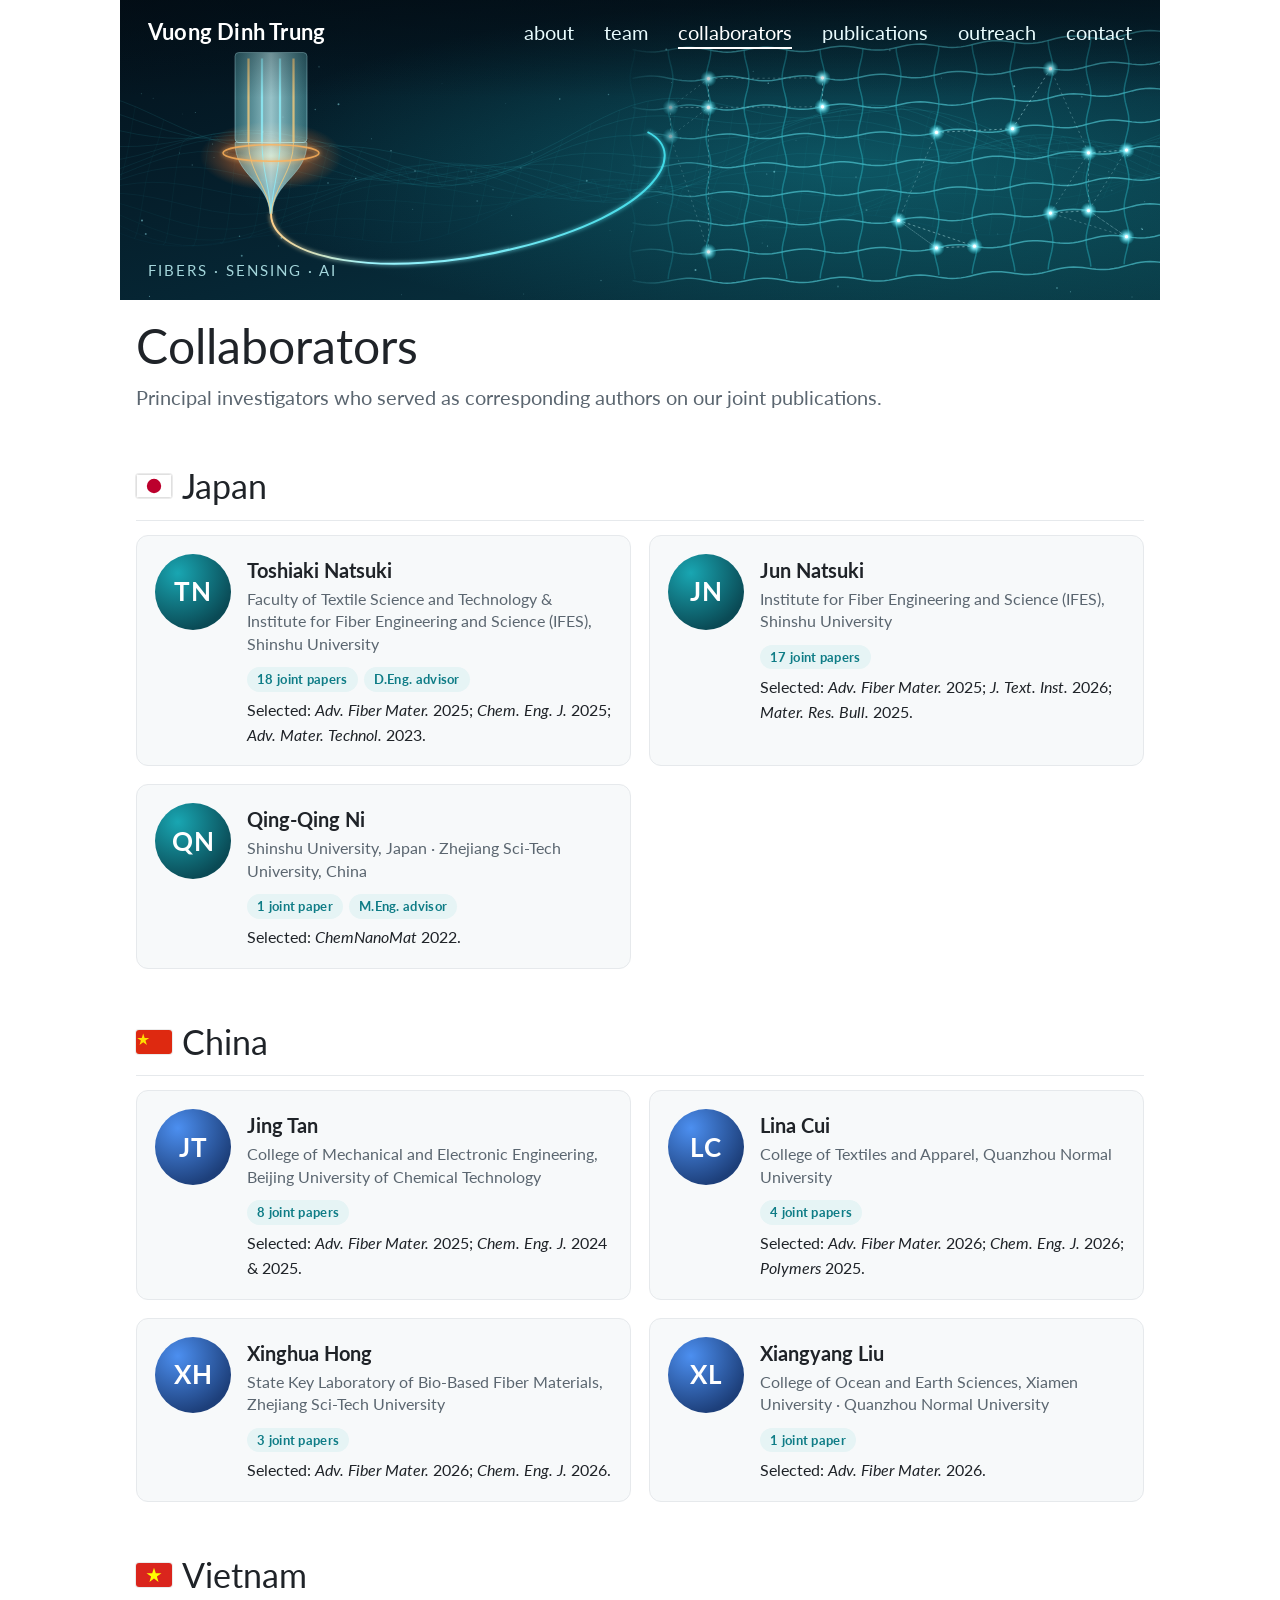
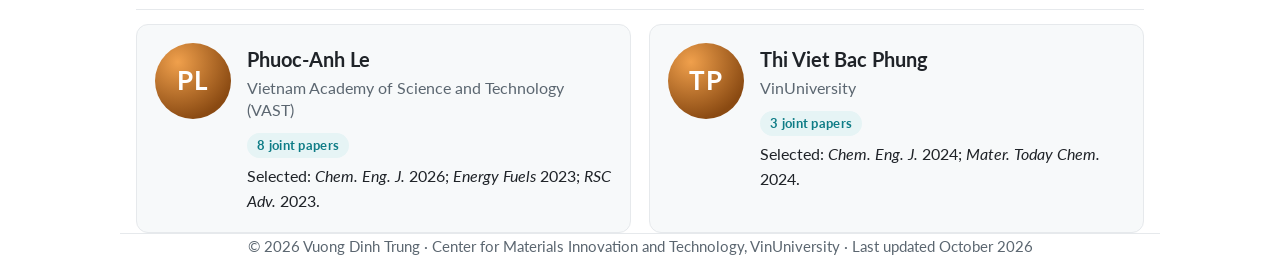
==== collaborators.html @ 7d212b5e "Initial personal website" ====
<!doctype html>
<html lang="en">
<head>
  <meta charset="utf-8">
  <meta name="viewport" content="width=device-width, initial-scale=1">
  <title>Collaborators · Vuong Dinh Trung</title>
  <meta name="description" content="Research collaborators of Vuong Dinh Trung.">
  <meta name="author" content="Vuong Dinh Trung">
  <link rel="icon" href="favicon.svg" type="image/svg+xml">
  <link rel="preconnect" href="https://fonts.googleapis.com">
  <link rel="preconnect" href="https://fonts.gstatic.com" crossorigin>
  <link href="https://fonts.googleapis.com/css2?family=Lato:ital,wght@0,300;0,400;0,700;1,400&display=swap" rel="stylesheet">
  <link rel="stylesheet" href="https://cdnjs.cloudflare.com/ajax/libs/font-awesome/6.5.2/css/all.min.css">
  <link rel="stylesheet" href="style.css">
</head>
<body>
<header class="banner">
  <nav class="nav">
    <a class="brand" href="index.html">Vuong Dinh Trung</a>
    <ul class="menu">
      <li><a href="index.html">about</a></li>
      <li><a href="team.html">team</a></li>
      <li><a href="collaborators.html" class="active">collaborators</a></li>
      <li><a href="publications.html">publications</a></li>
      <li><a href="outreach.html">outreach</a></li>
      <li><a href="contact.html">contact</a></li>
    </ul>
  </nav>
  <div class="tagline">Fibers &middot; Sensing &middot; AI</div>
</header>
<main class="wrap">

<h1>Collaborators</h1>
<p class="lead">Principal investigators who served as corresponding authors on our joint publications.</p>

<h2 class="country"><svg class="flag" viewBox="0 0 30 20" aria-hidden="true"><rect width="30" height="20" fill="#fff" stroke="#ccc"/><circle cx="15" cy="10" r="6" fill="#bc002d"/></svg> Japan</h2>
<div class="people">
  <div class="person">
    <div class="avatar ">TN</div>
    <div>
      <h4>Toshiaki Natsuki</h4>
      <div class="aff">Faculty of Textile Science and Technology &amp; Institute for Fiber Engineering and Science (IFES), Shinshu University</div>
      <div><span class="tag">18 joint papers</span><span class="tag">D.Eng. advisor</span></div>
      <p class="meta">Selected: <i>Adv. Fiber Mater.</i> 2025; <i>Chem. Eng. J.</i> 2025; <i>Adv. Mater. Technol.</i> 2023.</p>
    </div>
  </div>
  <div class="person">
    <div class="avatar ">JN</div>
    <div>
      <h4>Jun Natsuki</h4>
      <div class="aff">Institute for Fiber Engineering and Science (IFES), Shinshu University</div>
      <div><span class="tag">17 joint papers</span></div>
      <p class="meta">Selected: <i>Adv. Fiber Mater.</i> 2025; <i>J. Text. Inst.</i> 2026; <i>Mater. Res. Bull.</i> 2025.</p>
    </div>
  </div>
  <div class="person">
    <div class="avatar ">QN</div>
    <div>
      <h4>Qing-Qing Ni</h4>
      <div class="aff">Shinshu University, Japan &middot; Zhejiang Sci-Tech University, China</div>
      <div><span class="tag">1 joint paper</span><span class="tag">M.Eng. advisor</span></div>
      <p class="meta">Selected: <i>ChemNanoMat</i> 2022.</p>
    </div>
  </div>
</div>

<h2 class="country"><svg class="flag" viewBox="0 0 30 20" aria-hidden="true"><rect width="30" height="20" fill="#de2910"/><polygon points="6,3 7.2,6.6 11,6.6 7.9,8.8 9.1,12.4 6,10.2 2.9,12.4 4.1,8.8 1,6.6 4.8,6.6" fill="#ffde00"/></svg> China</h2>
<div class="people">
  <div class="person">
    <div class="avatar alt">JT</div>
    <div>
      <h4>Jing Tan</h4>
      <div class="aff">College of Mechanical and Electronic Engineering, Beijing University of Chemical Technology</div>
      <div><span class="tag">8 joint papers</span></div>
      <p class="meta">Selected: <i>Adv. Fiber Mater.</i> 2025; <i>Chem. Eng. J.</i> 2024 &amp; 2025.</p>
    </div>
  </div>
  <div class="person">
    <div class="avatar alt">LC</div>
    <div>
      <h4>Lina Cui</h4>
      <div class="aff">College of Textiles and Apparel, Quanzhou Normal University</div>
      <div><span class="tag">4 joint papers</span></div>
      <p class="meta">Selected: <i>Adv. Fiber Mater.</i> 2026; <i>Chem. Eng. J.</i> 2026; <i>Polymers</i> 2025.</p>
    </div>
  </div>
  <div class="person">
    <div class="avatar alt">XH</div>
    <div>
      <h4>Xinghua Hong</h4>
      <div class="aff">State Key Laboratory of Bio-Based Fiber Materials, Zhejiang Sci-Tech University</div>
      <div><span class="tag">3 joint papers</span></div>
      <p class="meta">Selected: <i>Adv. Fiber Mater.</i> 2026; <i>Chem. Eng. J.</i> 2026.</p>
    </div>
  </div>
  <div class="person">
    <div class="avatar alt">XL</div>
    <div>
      <h4>Xiangyang Liu</h4>
      <div class="aff">College of Ocean and Earth Sciences, Xiamen University &middot; Quanzhou Normal University</div>
      <div><span class="tag">1 joint paper</span></div>
      <p class="meta">Selected: <i>Adv. Fiber Mater.</i> 2026.</p>
    </div>
  </div>
</div>

<h2 class="country"><svg class="flag" viewBox="0 0 30 20" aria-hidden="true"><rect width="30" height="20" fill="#da251d"/><polygon points="15,4 16.5,8.5 21.2,8.5 17.4,11.3 18.8,15.8 15,13 11.2,15.8 12.6,11.3 8.8,8.5 13.5,8.5" fill="#ffff00"/></svg> Vietnam</h2>
<div class="people">
  <div class="person">
    <div class="avatar warm">PL</div>
    <div>
      <h4>Phuoc-Anh Le</h4>
      <div class="aff">Vietnam Academy of Science and Technology (VAST)</div>
      <div><span class="tag">8 joint papers</span></div>
      <p class="meta">Selected: <i>Chem. Eng. J.</i> 2026; <i>Energy Fuels</i> 2023; <i>RSC Adv.</i> 2023.</p>
    </div>
  </div>
  <div class="person">
    <div class="avatar warm">TP</div>
    <div>
      <h4>Thi Viet Bac Phung</h4>
      <div class="aff">VinUniversity</div>
      <div><span class="tag">3 joint papers</span></div>
      <p class="meta">Selected: <i>Chem. Eng. J.</i> 2024; <i>Mater. Today Chem.</i> 2024.</p>
    </div>
  </div>
</div>

</main>
<footer class="wrap">
  &copy; 2026 Vuong Dinh Trung &middot; Center for Materials Innovation and Technology, VinUniversity &middot; Last updated October 2026
</footer>
</body>
</html>
---- style.css ----
/* ============ Vuong Dinh Trung — personal academic site ============ */
:root{
  --ink:#1f2328;
  --muted:#5b6670;
  --line:#e6e9ec;
  --link:#1565c0;
  --accent:#0e7c86;
  --accent-soft:#e6f4f5;
  --bg:#ffffff;
  --card:#f7f9fa;
  --maxw:1040px;
}
*{box-sizing:border-box}
html{scroll-behavior:smooth}
body{
  margin:0;background:var(--bg);color:var(--ink);
  font-family:"Lato",system-ui,-apple-system,"Segoe UI",Roboto,sans-serif;
  font-size:18px;line-height:1.6;
}
a{color:var(--link);text-decoration:none}
a:hover{text-decoration:underline}
.wrap{max-width:var(--maxw);margin:0 auto;padding:0 16px}

/* ---------- banner + nav ---------- */
.banner{
  max-width:var(--maxw);margin:0 auto;height:300px;position:relative;
  background:#04131d url("banner.svg") center/cover no-repeat;
}
.nav{
  display:flex;align-items:center;justify-content:space-between;gap:12px;
  padding:14px 28px;
}
.brand{color:#fff;font-weight:700;font-size:22px;letter-spacing:.2px;white-space:nowrap}
.brand:hover{text-decoration:none;opacity:.9}
.menu{display:flex;flex-wrap:wrap;gap:6px 30px;list-style:none;margin:0;padding:0}
.menu a{color:#e8fbfd;font-size:20px;padding-bottom:3px;border-bottom:2px solid transparent}
.menu a:hover{text-decoration:none;border-bottom-color:#7fe7ee}
.menu a.active{border-bottom-color:#ffffff;color:#fff}
.tagline{
  position:absolute;left:28px;bottom:18px;color:#bff4f8;font-size:15px;letter-spacing:2px;
  text-transform:uppercase;opacity:.85
}

/* ---------- type ---------- */
main{padding:28px 0 40px}
h1{font-weight:400;font-size:48px;line-height:1.15;margin:18px 0 8px}
h2{font-weight:400;font-size:34px;margin:46px 0 14px;padding-bottom:6px;border-bottom:1px solid var(--line)}
h3{font-size:21px;margin:28px 0 8px;color:var(--accent)}
p{margin:0 0 14px}
.lead{color:var(--muted);font-size:20px;margin-bottom:18px}
.small{font-size:15px;color:var(--muted)}
b,strong{font-weight:700}

/* ---------- intro (about) ---------- */
.intro{display:grid;grid-template-columns:1fr 300px;gap:40px;align-items:start}
.intro h1{margin-top:6px}
.photo{width:270px;height:270px;border-radius:50%;object-fit:cover;display:block;margin:40px auto 0;
  box-shadow:0 8px 28px rgba(4,40,52,.18)}
.monogram{width:270px;height:270px;border-radius:50%;margin:40px auto 0;display:none;
  align-items:center;justify-content:center;font-size:76px;font-weight:300;color:#fff;letter-spacing:2px;
  background:radial-gradient(circle at 30% 25%,#19a6b2,#063542 70%)}
.icons{display:flex;flex-wrap:wrap;gap:12px;margin:18px 0 6px}
.icons a{width:44px;height:44px;border-radius:50%;display:flex;align-items:center;justify-content:center;
  color:#fff;font-size:21px;transition:transform .15s}
.icons a:hover{transform:translateY(-2px);text-decoration:none}
.i-mail{background:#3d8bd8}.i-gs{background:#4285f4}.i-orcid{background:#a6ce39}
.i-gh{background:#24292f}.i-li{background:#0a66c2}.i-fb{background:#1877f2}.i-cv{background:#0e7c86}

/* ---------- stat strip ---------- */
.stats{display:grid;grid-template-columns:repeat(5,1fr);gap:12px;margin:30px 0 4px}
.stat{background:var(--accent-soft);border-radius:10px;padding:14px 12px;text-align:center}
.stat .n{display:block;font-size:30px;font-weight:700;color:var(--accent);line-height:1.1}
.stat .l{font-size:14px;color:#33464d}

/* ---------- CV rows ---------- */
.cv{margin:0}
.row{display:grid;grid-template-columns:150px 1fr;gap:18px;padding:12px 0;border-bottom:1px solid var(--line)}
.row:last-child{border-bottom:none}
.when{color:var(--muted);font-size:16px;padding-top:2px}
.what b{color:var(--ink)}
.what .sub{display:block;color:var(--muted);font-size:16px}
.what ul{margin:4px 0 0;padding-left:20px}

/* ---------- research interest cards ---------- */
.grid2{display:grid;grid-template-columns:repeat(2,1fr);gap:16px}
.card{background:var(--card);border:1px solid var(--line);border-radius:12px;padding:18px 20px}
.card h4{margin:0 0 6px;font-size:19px;color:var(--accent)}
.card p{margin:0;font-size:16.5px;color:#39434b}

/* ---------- people ---------- */
.people{display:grid;grid-template-columns:repeat(2,1fr);gap:18px}
.person{display:grid;grid-template-columns:76px 1fr;gap:16px;align-items:start;
  background:var(--card);border:1px solid var(--line);border-radius:12px;padding:18px}
.avatar{width:76px;height:76px;border-radius:50%;display:flex;align-items:center;justify-content:center;
  color:#fff;font-size:26px;font-weight:700;letter-spacing:1px;
  background:radial-gradient(circle at 30% 25%,#19a6b2,#0a4a55 75%)}
.avatar.alt{background:radial-gradient(circle at 30% 25%,#4c8ff0,#1d3f7a 75%)}
.avatar.warm{background:radial-gradient(circle at 30% 25%,#f0a04c,#8a4a12 75%)}
.person h4{margin:0;font-size:20px}
.person .aff{color:var(--muted);font-size:15.5px;line-height:1.45;margin:2px 0 8px}
.person .meta{font-size:15.5px;margin:0}
.tag{display:inline-block;font-size:13px;font-weight:700;letter-spacing:.3px;color:var(--accent);
  background:var(--accent-soft);border-radius:20px;padding:2px 10px;margin:0 6px 6px 0}
.country{display:flex;align-items:center;gap:10px}
.country .flag{width:36px;height:24px;border-radius:3px;box-shadow:0 0 0 1px rgba(0,0,0,.08)}

/* ---------- publications ---------- */
.pubstats{display:flex;flex-wrap:wrap;gap:8px;margin:10px 0 6px}
ol.pubs{list-style:none;counter-reset:p var(--start,0);padding:0;margin:0}
ol.pubs>li{counter-increment:p;position:relative;padding:12px 0 12px 54px;border-bottom:1px solid var(--line)}
ol.pubs>li::before{content:"[" counter(p) "]";position:absolute;left:0;top:12px;color:var(--muted);font-size:16px}
ol.pubs.rev>li::before{content:"[" counter(p) "]"}
.pt{font-weight:700;display:block}
.pa{display:block;font-size:16.5px;color:#39434b}
.pa b{color:var(--ink);text-decoration:underline;text-decoration-color:#9fd3d8;text-underline-offset:3px}
.pv{display:block;font-size:16.5px}
.pv i{color:var(--accent)}
.btn{display:inline-block;font-size:13px;font-weight:700;border:1px solid #b9d4d7;border-radius:4px;
  padding:0 7px;margin-left:6px;color:var(--accent);vertical-align:1px}
.btn:hover{background:var(--accent-soft);text-decoration:none}
.flag-feat{color:#b35900;border-color:#f0c48f}

/* ---------- misc ---------- */
.note{background:var(--accent-soft);border-left:4px solid var(--accent);padding:14px 18px;border-radius:6px;margin:18px 0}
.map{width:100%;height:320px;border:0;border-radius:12px;margin-top:10px}
footer{border-top:1px solid var(--line);padding:22px 0 40px;color:var(--muted);font-size:15px;text-align:center}

/* ---------- responsive ---------- */
@media (max-width:900px){
  .stats{grid-template-columns:repeat(3,1fr)}
  .people,.grid2{grid-template-columns:1fr}
}
@media (max-width:760px){
  body{font-size:17px}
  .banner{height:auto;min-height:210px}
  .nav{flex-direction:column;align-items:flex-start;padding:14px 16px}
  .menu{gap:4px 18px}
  .menu a{font-size:17px}
  .tagline{left:16px;font-size:12px;bottom:12px}
  .intro{grid-template-columns:1fr;gap:0}
  .intro .side{order:-1}
  .photo,.monogram{width:190px;height:190px;margin:10px auto 0;font-size:54px}
  h1{font-size:36px}
  .intro h1,.intro .lead{text-align:center}
  .icons{justify-content:center}
  h2{font-size:28px}
  .stats{grid-template-columns:repeat(2,1fr)}
  .row{grid-template-columns:1fr;gap:2px}
  .person{grid-template-columns:56px 1fr;padding:14px}
  .avatar{width:56px;height:56px;font-size:20px}
  ol.pubs>li{padding-left:44px}
}
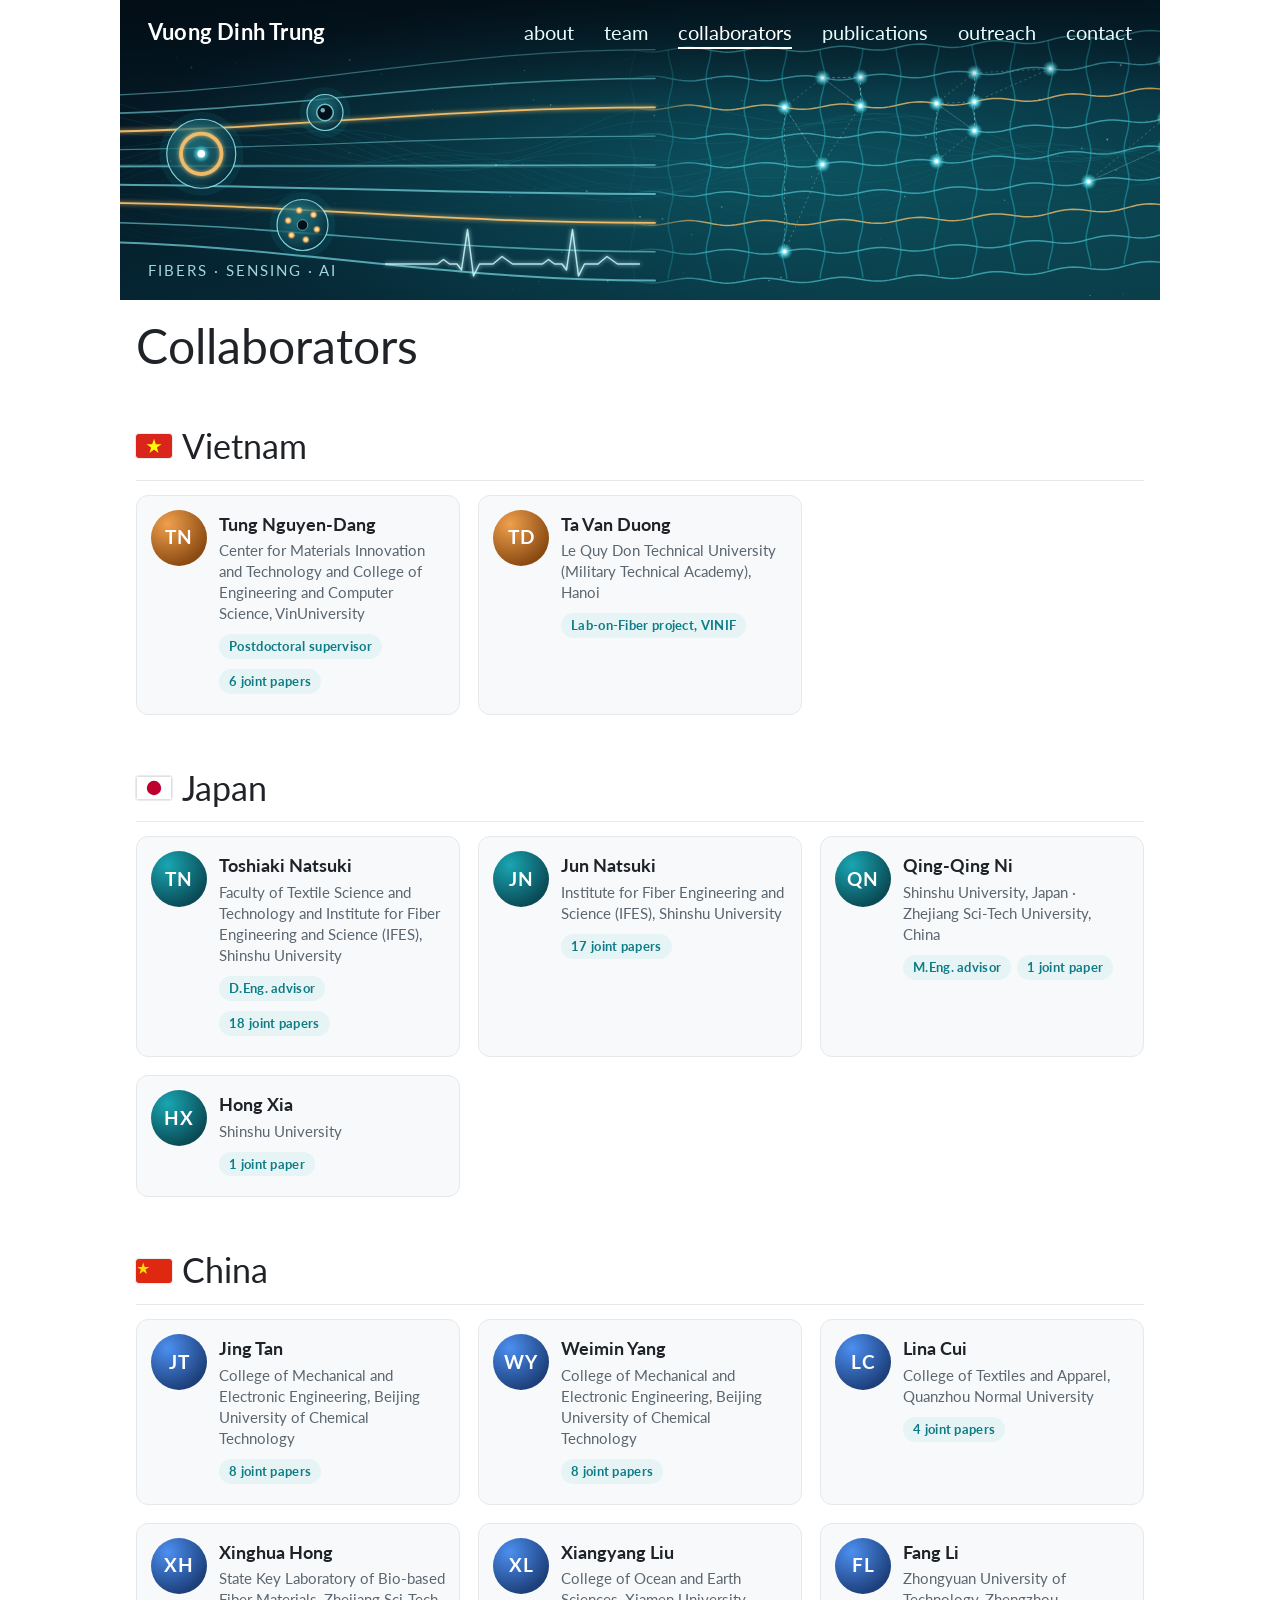
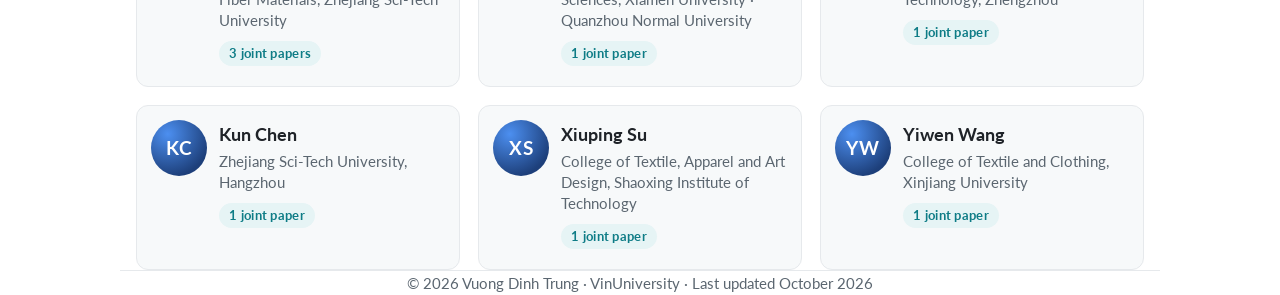
==== commit d4f29a29: "Update content, add photo, CV link and new banner" ====
--- a/collaborators.html
+++ b/collaborators.html
@@ -31,17 +31,35 @@
 <main class="wrap">
 
 <h1>Collaborators</h1>
-<p class="lead">Principal investigators who served as corresponding authors on our joint publications.</p>
+
+<h2 class="country"><svg class="flag" viewBox="0 0 30 20" aria-hidden="true"><rect width="30" height="20" fill="#da251d"/><polygon points="15,4 16.5,8.5 21.2,8.5 17.4,11.3 18.8,15.8 15,13 11.2,15.8 12.6,11.3 8.8,8.5 13.5,8.5" fill="#ffff00"/></svg> Vietnam</h2>
+<div class="people three">
+  <div class="person">
+    <div class="avatar warm">TN</div>
+    <div>
+      <h4>Tung Nguyen-Dang</h4>
+      <div class="aff">Center for Materials Innovation and Technology and College of Engineering and Computer Science, VinUniversity</div>
+      <div><span class="tag">Postdoctoral supervisor</span><span class="tag">6 joint papers</span></div>
+    </div>
+  </div>
+  <div class="person">
+    <div class="avatar warm">TD</div>
+    <div>
+      <h4>Ta Van Duong</h4>
+      <div class="aff">Le Quy Don Technical University (Military Technical Academy), Hanoi</div>
+      <div><span class="tag">Lab-on-Fiber project, VINIF</span></div>
+    </div>
+  </div>
+</div>
 
 <h2 class="country"><svg class="flag" viewBox="0 0 30 20" aria-hidden="true"><rect width="30" height="20" fill="#fff" stroke="#ccc"/><circle cx="15" cy="10" r="6" fill="#bc002d"/></svg> Japan</h2>
-<div class="people">
+<div class="people three">
   <div class="person">
     <div class="avatar ">TN</div>
     <div>
       <h4>Toshiaki Natsuki</h4>
-      <div class="aff">Faculty of Textile Science and Technology &amp; Institute for Fiber Engineering and Science (IFES), Shinshu University</div>
-      <div><span class="tag">18 joint papers</span><span class="tag">D.Eng. advisor</span></div>
-      <p class="meta">Selected: <i>Adv. Fiber Mater.</i> 2025; <i>Chem. Eng. J.</i> 2025; <i>Adv. Mater. Technol.</i> 2023.</p>
+      <div class="aff">Faculty of Textile Science and Technology and Institute for Fiber Engineering and Science (IFES), Shinshu University</div>
+      <div><span class="tag">D.Eng. advisor</span><span class="tag">18 joint papers</span></div>
     </div>
   </div>
   <div class="person">
@@ -50,7 +68,6 @@
       <h4>Jun Natsuki</h4>
       <div class="aff">Institute for Fiber Engineering and Science (IFES), Shinshu University</div>
       <div><span class="tag">17 joint papers</span></div>
-      <p class="meta">Selected: <i>Adv. Fiber Mater.</i> 2025; <i>J. Text. Inst.</i> 2026; <i>Mater. Res. Bull.</i> 2025.</p>
     </div>
   </div>
   <div class="person">
@@ -58,21 +75,35 @@
     <div>
       <h4>Qing-Qing Ni</h4>
       <div class="aff">Shinshu University, Japan &middot; Zhejiang Sci-Tech University, China</div>
-      <div><span class="tag">1 joint paper</span><span class="tag">M.Eng. advisor</span></div>
-      <p class="meta">Selected: <i>ChemNanoMat</i> 2022.</p>
+      <div><span class="tag">M.Eng. advisor</span><span class="tag">1 joint paper</span></div>
+    </div>
+  </div>
+  <div class="person">
+    <div class="avatar ">HX</div>
+    <div>
+      <h4>Hong Xia</h4>
+      <div class="aff">Shinshu University</div>
+      <div><span class="tag">1 joint paper</span></div>
     </div>
   </div>
 </div>
 
 <h2 class="country"><svg class="flag" viewBox="0 0 30 20" aria-hidden="true"><rect width="30" height="20" fill="#de2910"/><polygon points="6,3 7.2,6.6 11,6.6 7.9,8.8 9.1,12.4 6,10.2 2.9,12.4 4.1,8.8 1,6.6 4.8,6.6" fill="#ffde00"/></svg> China</h2>
-<div class="people">
+<div class="people three">
   <div class="person">
     <div class="avatar alt">JT</div>
     <div>
       <h4>Jing Tan</h4>
       <div class="aff">College of Mechanical and Electronic Engineering, Beijing University of Chemical Technology</div>
       <div><span class="tag">8 joint papers</span></div>
-      <p class="meta">Selected: <i>Adv. Fiber Mater.</i> 2025; <i>Chem. Eng. J.</i> 2024 &amp; 2025.</p>
+    </div>
+  </div>
+  <div class="person">
+    <div class="avatar alt">WY</div>
+    <div>
+      <h4>Weimin Yang</h4>
+      <div class="aff">College of Mechanical and Electronic Engineering, Beijing University of Chemical Technology</div>
+      <div><span class="tag">8 joint papers</span></div>
     </div>
   </div>
   <div class="person">
@@ -81,16 +112,14 @@
       <h4>Lina Cui</h4>
       <div class="aff">College of Textiles and Apparel, Quanzhou Normal University</div>
       <div><span class="tag">4 joint papers</span></div>
-      <p class="meta">Selected: <i>Adv. Fiber Mater.</i> 2026; <i>Chem. Eng. J.</i> 2026; <i>Polymers</i> 2025.</p>
     </div>
   </div>
   <div class="person">
     <div class="avatar alt">XH</div>
     <div>
       <h4>Xinghua Hong</h4>
-      <div class="aff">State Key Laboratory of Bio-Based Fiber Materials, Zhejiang Sci-Tech University</div>
+      <div class="aff">State Key Laboratory of Bio-based Fiber Materials, Zhejiang Sci-Tech University</div>
       <div><span class="tag">3 joint papers</span></div>
-      <p class="meta">Selected: <i>Adv. Fiber Mater.</i> 2026; <i>Chem. Eng. J.</i> 2026.</p>
     </div>
   </div>
   <div class="person">
@@ -99,36 +128,45 @@
       <h4>Xiangyang Liu</h4>
       <div class="aff">College of Ocean and Earth Sciences, Xiamen University &middot; Quanzhou Normal University</div>
       <div><span class="tag">1 joint paper</span></div>
-      <p class="meta">Selected: <i>Adv. Fiber Mater.</i> 2026.</p>
-    </div>
-  </div>
-</div>
-
-<h2 class="country"><svg class="flag" viewBox="0 0 30 20" aria-hidden="true"><rect width="30" height="20" fill="#da251d"/><polygon points="15,4 16.5,8.5 21.2,8.5 17.4,11.3 18.8,15.8 15,13 11.2,15.8 12.6,11.3 8.8,8.5 13.5,8.5" fill="#ffff00"/></svg> Vietnam</h2>
-<div class="people">
-  <div class="person">
-    <div class="avatar warm">PL</div>
-    <div>
-      <h4>Phuoc-Anh Le</h4>
-      <div class="aff">Vietnam Academy of Science and Technology (VAST)</div>
-      <div><span class="tag">8 joint papers</span></div>
-      <p class="meta">Selected: <i>Chem. Eng. J.</i> 2026; <i>Energy Fuels</i> 2023; <i>RSC Adv.</i> 2023.</p>
     </div>
   </div>
   <div class="person">
-    <div class="avatar warm">TP</div>
+    <div class="avatar alt">FL</div>
     <div>
-      <h4>Thi Viet Bac Phung</h4>
-      <div class="aff">VinUniversity</div>
-      <div><span class="tag">3 joint papers</span></div>
-      <p class="meta">Selected: <i>Chem. Eng. J.</i> 2024; <i>Mater. Today Chem.</i> 2024.</p>
+      <h4>Fang Li</h4>
+      <div class="aff">Zhongyuan University of Technology, Zhengzhou</div>
+      <div><span class="tag">1 joint paper</span></div>
+    </div>
+  </div>
+  <div class="person">
+    <div class="avatar alt">KC</div>
+    <div>
+      <h4>Kun Chen</h4>
+      <div class="aff">Zhejiang Sci-Tech University, Hangzhou</div>
+      <div><span class="tag">1 joint paper</span></div>
+    </div>
+  </div>
+  <div class="person">
+    <div class="avatar alt">XS</div>
+    <div>
+      <h4>Xiuping Su</h4>
+      <div class="aff">College of Textile, Apparel and Art Design, Shaoxing Institute of Technology</div>
+      <div><span class="tag">1 joint paper</span></div>
+    </div>
+  </div>
+  <div class="person">
+    <div class="avatar alt">YW</div>
+    <div>
+      <h4>Yiwen Wang</h4>
+      <div class="aff">College of Textile and Clothing, Xinjiang University</div>
+      <div><span class="tag">1 joint paper</span></div>
     </div>
   </div>
 </div>
 
 </main>
 <footer class="wrap">
-  &copy; 2026 Vuong Dinh Trung &middot; Center for Materials Innovation and Technology, VinUniversity &middot; Last updated October 2026
+  &copy; 2026 Vuong Dinh Trung &middot; VinUniversity &middot; Last updated October 2026
 </footer>
 </body>
 </html>
--- a/style.css
+++ b/style.css
@@ -150,3 +150,16 @@
   .avatar{width:56px;height:56px;font-size:20px}
   ol.pubs>li{padding-left:44px}
 }
+
+/* ---------- journal chips, 3-col people ---------- */
+.jchips{display:flex;flex-wrap:wrap;gap:8px}
+.jchip{font-size:15px;background:var(--card);border:1px solid var(--line);border-radius:20px;padding:3px 12px;color:#2c3a40}
+.people.three{grid-template-columns:repeat(3,1fr)}
+.people.three .person{grid-template-columns:56px 1fr;gap:12px;padding:14px}
+.people.three .avatar{width:56px;height:56px;font-size:19px}
+.people.three .person h4{font-size:18px}
+.people.three .aff{font-size:14.5px;margin-bottom:6px}
+@media (max-width:900px){.people.three{grid-template-columns:repeat(2,1fr)}}
+@media (max-width:620px){.people.three{grid-template-columns:1fr}}
+
+@media (max-width:760px){.tagline{display:none}}
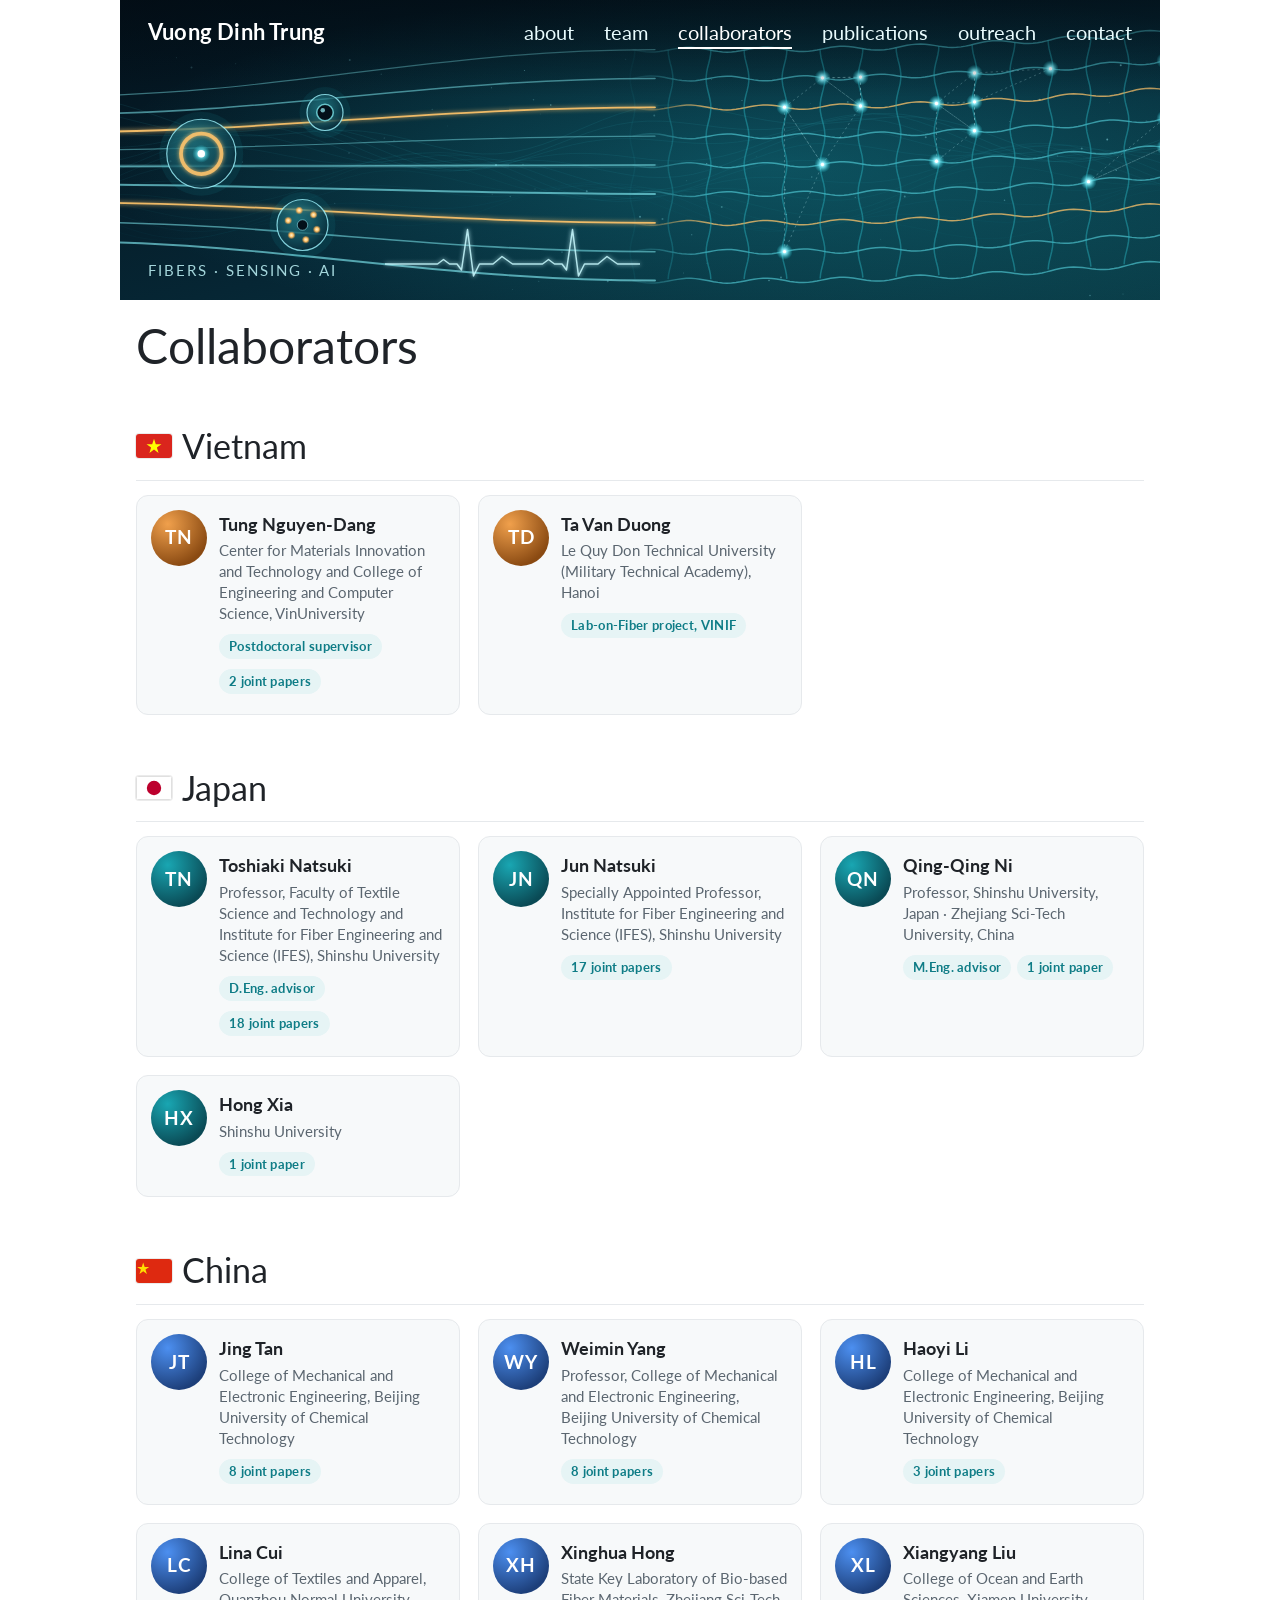
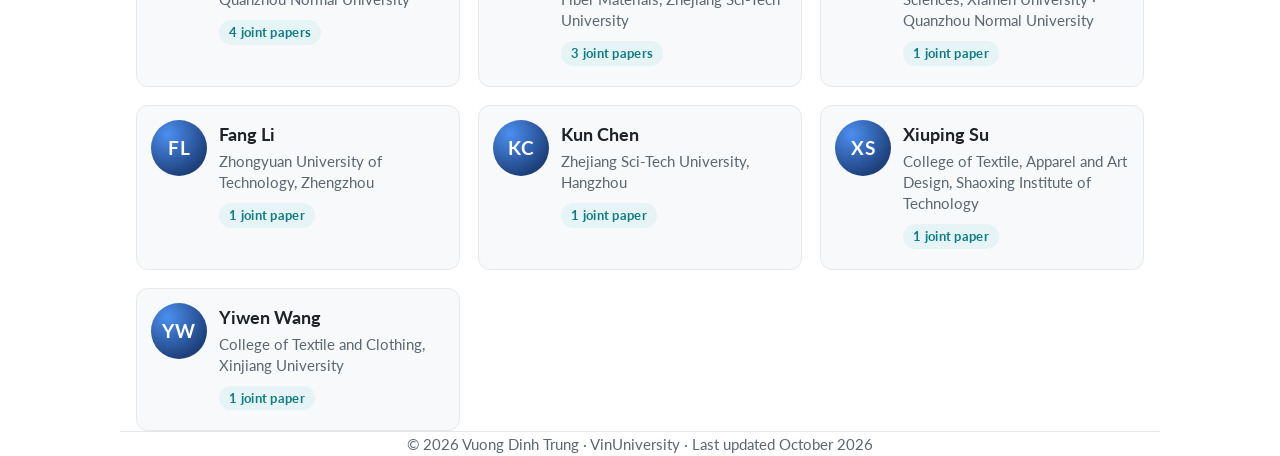
==== commit eed8068d: "Add journal metrics, links, certificate; update team, collaborators, contact" ====
--- a/collaborators.html
+++ b/collaborators.html
@@ -39,7 +39,7 @@
     <div>
       <h4>Tung Nguyen-Dang</h4>
       <div class="aff">Center for Materials Innovation and Technology and College of Engineering and Computer Science, VinUniversity</div>
-      <div><span class="tag">Postdoctoral supervisor</span><span class="tag">6 joint papers</span></div>
+      <div><span class="tag">Postdoctoral supervisor</span><span class="tag">2 joint papers</span></div>
     </div>
   </div>
   <div class="person">
@@ -58,7 +58,7 @@
     <div class="avatar ">TN</div>
     <div>
       <h4>Toshiaki Natsuki</h4>
-      <div class="aff">Faculty of Textile Science and Technology and Institute for Fiber Engineering and Science (IFES), Shinshu University</div>
+      <div class="aff">Professor, Faculty of Textile Science and Technology and Institute for Fiber Engineering and Science (IFES), Shinshu University</div>
       <div><span class="tag">D.Eng. advisor</span><span class="tag">18 joint papers</span></div>
     </div>
   </div>
@@ -66,7 +66,7 @@
     <div class="avatar ">JN</div>
     <div>
       <h4>Jun Natsuki</h4>
-      <div class="aff">Institute for Fiber Engineering and Science (IFES), Shinshu University</div>
+      <div class="aff">Specially Appointed Professor, Institute for Fiber Engineering and Science (IFES), Shinshu University</div>
       <div><span class="tag">17 joint papers</span></div>
     </div>
   </div>
@@ -74,7 +74,7 @@
     <div class="avatar ">QN</div>
     <div>
       <h4>Qing-Qing Ni</h4>
-      <div class="aff">Shinshu University, Japan &middot; Zhejiang Sci-Tech University, China</div>
+      <div class="aff">Professor, Shinshu University, Japan &middot; Zhejiang Sci-Tech University, China</div>
       <div><span class="tag">M.Eng. advisor</span><span class="tag">1 joint paper</span></div>
     </div>
   </div>
@@ -102,8 +102,16 @@
     <div class="avatar alt">WY</div>
     <div>
       <h4>Weimin Yang</h4>
+      <div class="aff">Professor, College of Mechanical and Electronic Engineering, Beijing University of Chemical Technology</div>
+      <div><span class="tag">8 joint papers</span></div>
+    </div>
+  </div>
+  <div class="person">
+    <div class="avatar alt">HL</div>
+    <div>
+      <h4>Haoyi Li</h4>
       <div class="aff">College of Mechanical and Electronic Engineering, Beijing University of Chemical Technology</div>
-      <div><span class="tag">8 joint papers</span></div>
+      <div><span class="tag">3 joint papers</span></div>
     </div>
   </div>
   <div class="person">
--- a/style.css
+++ b/style.css
@@ -163,3 +163,15 @@
 @media (max-width:620px){.people.three{grid-template-columns:1fr}}
 
 @media (max-width:760px){.tagline{display:none}}
+
+/* ---------- round 3: 4 stats, metrics chips, certificate ---------- */
+.stats{grid-template-columns:repeat(4,1fr)}
+@media (max-width:900px){.stats{grid-template-columns:repeat(2,1fr)}}
+.metrics{display:flex;flex-wrap:wrap;align-items:center;gap:6px;margin-top:6px}
+.metric{font-size:13px;font-weight:700;border-radius:4px;padding:1px 8px}
+.metric.if{background:#e8f0fe;color:#1a4fa3}
+.metric.sc{background:#fff1e0;color:#a35200}
+.mnote{font-size:13px;color:var(--muted)}
+figure.cert{margin:12px 0 4px;max-width:320px}
+figure.cert img{width:100%;border:1px solid var(--line);border-radius:8px;box-shadow:0 4px 14px rgba(0,0,0,.08)}
+figure.cert figcaption{font-size:13.5px;color:var(--muted);margin-top:4px}
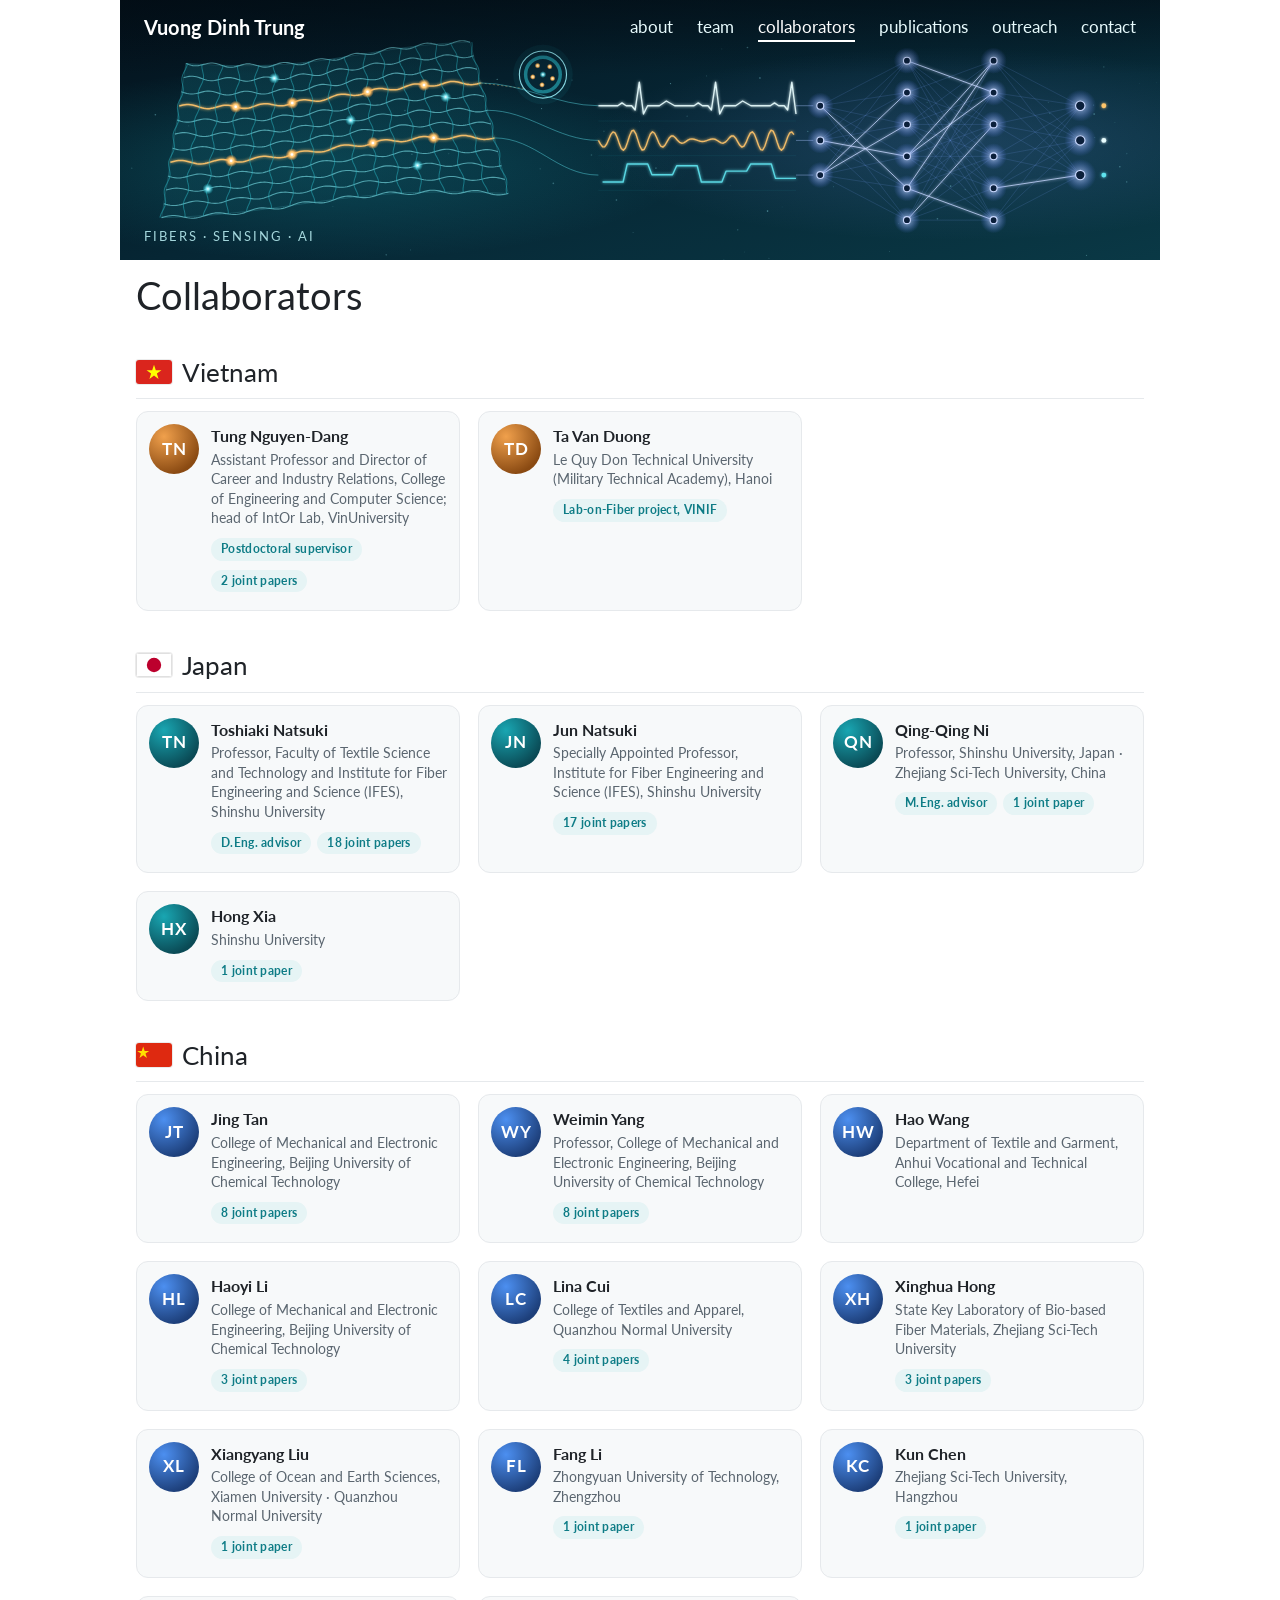
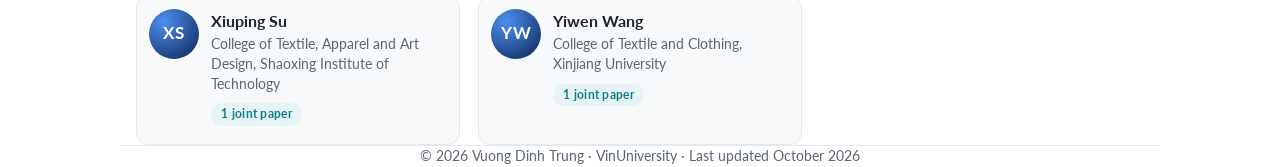
==== commit 09256f1f: "Japanese name, Rotary entry, IP Viet Nam record, team and collaborator updates" ====
--- a/collaborators.html
+++ b/collaborators.html
@@ -38,7 +38,7 @@
     <div class="avatar warm">TN</div>
     <div>
       <h4>Tung Nguyen-Dang</h4>
-      <div class="aff">Center for Materials Innovation and Technology and College of Engineering and Computer Science, VinUniversity</div>
+      <div class="aff">Assistant Professor and Director of Career and Industry Relations, College of Engineering and Computer Science; head of IntOr Lab, VinUniversity</div>
       <div><span class="tag">Postdoctoral supervisor</span><span class="tag">2 joint papers</span></div>
     </div>
   </div>
@@ -104,6 +104,14 @@
       <h4>Weimin Yang</h4>
       <div class="aff">Professor, College of Mechanical and Electronic Engineering, Beijing University of Chemical Technology</div>
       <div><span class="tag">8 joint papers</span></div>
+    </div>
+  </div>
+  <div class="person">
+    <div class="avatar alt">HW</div>
+    <div>
+      <h4>Hao Wang</h4>
+      <div class="aff">Department of Textile and Garment, Anhui Vocational and Technical College, Hefei</div>
+      <div></div>
     </div>
   </div>
   <div class="person">
--- a/style.css
+++ b/style.css
@@ -175,3 +175,65 @@
 figure.cert{margin:12px 0 4px;max-width:320px}
 figure.cert img{width:100%;border:1px solid var(--line);border-radius:8px;box-shadow:0 4px 14px rgba(0,0,0,.08)}
 figure.cert figcaption{font-size:13.5px;color:var(--muted);margin-top:4px}
+
+/* ---------- round 4: compact typography, photo avatars ---------- */
+body{font-size:16px;line-height:1.55}
+.banner{height:260px}
+.nav{padding:12px 24px}
+.brand{font-size:20px}
+.menu{gap:6px 24px}
+.menu a{font-size:17px}
+.tagline{font-size:13px;bottom:14px;left:24px}
+main{padding:22px 0 34px}
+h1{font-size:38px;margin:14px 0 6px}
+h2{font-size:26px;margin:34px 0 12px}
+h3{font-size:18px;margin:22px 0 6px}
+.lead{font-size:17px;margin-bottom:14px}
+.intro{grid-template-columns:1fr 250px;gap:32px}
+.photo,.monogram{width:230px;height:230px;margin-top:30px}
+.icons a{width:38px;height:38px;font-size:18px}
+.stat{padding:10px}
+.stat .n{font-size:24px}
+.stat .l{font-size:13px}
+.row{grid-template-columns:120px 1fr;gap:14px;padding:8px 0}
+.when{font-size:14px}
+.what .sub{font-size:14.5px}
+.card{padding:14px 16px}
+.card h4{font-size:16.5px}
+.card p{font-size:15px}
+.person{grid-template-columns:64px 1fr;gap:14px;padding:14px}
+.avatar{width:64px;height:64px;font-size:22px}
+img.avatar{object-fit:cover;padding:0;display:block}
+.person h4{font-size:17px}
+.person .aff{font-size:14px}
+.person .meta{font-size:14px}
+.tag{font-size:12px}
+.people.three .person{grid-template-columns:50px 1fr;padding:12px}
+.people.three .avatar{width:50px;height:50px;font-size:17px}
+.people.three .person h4{font-size:16px}
+.people.three .aff{font-size:13.5px}
+ol.pubs>li{padding:9px 0 9px 46px}
+ol.pubs>li::before{top:9px;font-size:14px}
+.pt{font-size:15.5px}
+.pa,.pv{font-size:14.5px}
+.metric,.mnote{font-size:12px}
+.jchip{font-size:13.5px}
+.small{font-size:13.5px}
+footer{font-size:13.5px}
+@media (max-width:760px){
+  body{font-size:15.5px}
+  .banner{min-height:190px}
+  .menu a{font-size:15.5px}
+  h1{font-size:30px}
+  h2{font-size:23px}
+  .photo,.monogram{width:170px;height:170px;margin-top:8px}
+  .person{grid-template-columns:52px 1fr}
+  .avatar{width:52px;height:52px;font-size:18px}
+}
+
+/* ---------- round 5 ---------- */
+.jpname{margin:-2px 0 4px;font-size:17px;color:#33464d;letter-spacing:1px}
+.jpname span{font-size:13px;color:var(--muted);letter-spacing:0}
+.i-rm{background:#1d6e3a}
+.i-rm span{font-size:14px;font-weight:700;letter-spacing:.5px;font-family:"Lato",sans-serif}
+@media (max-width:760px){.intro .jpname{text-align:center}}
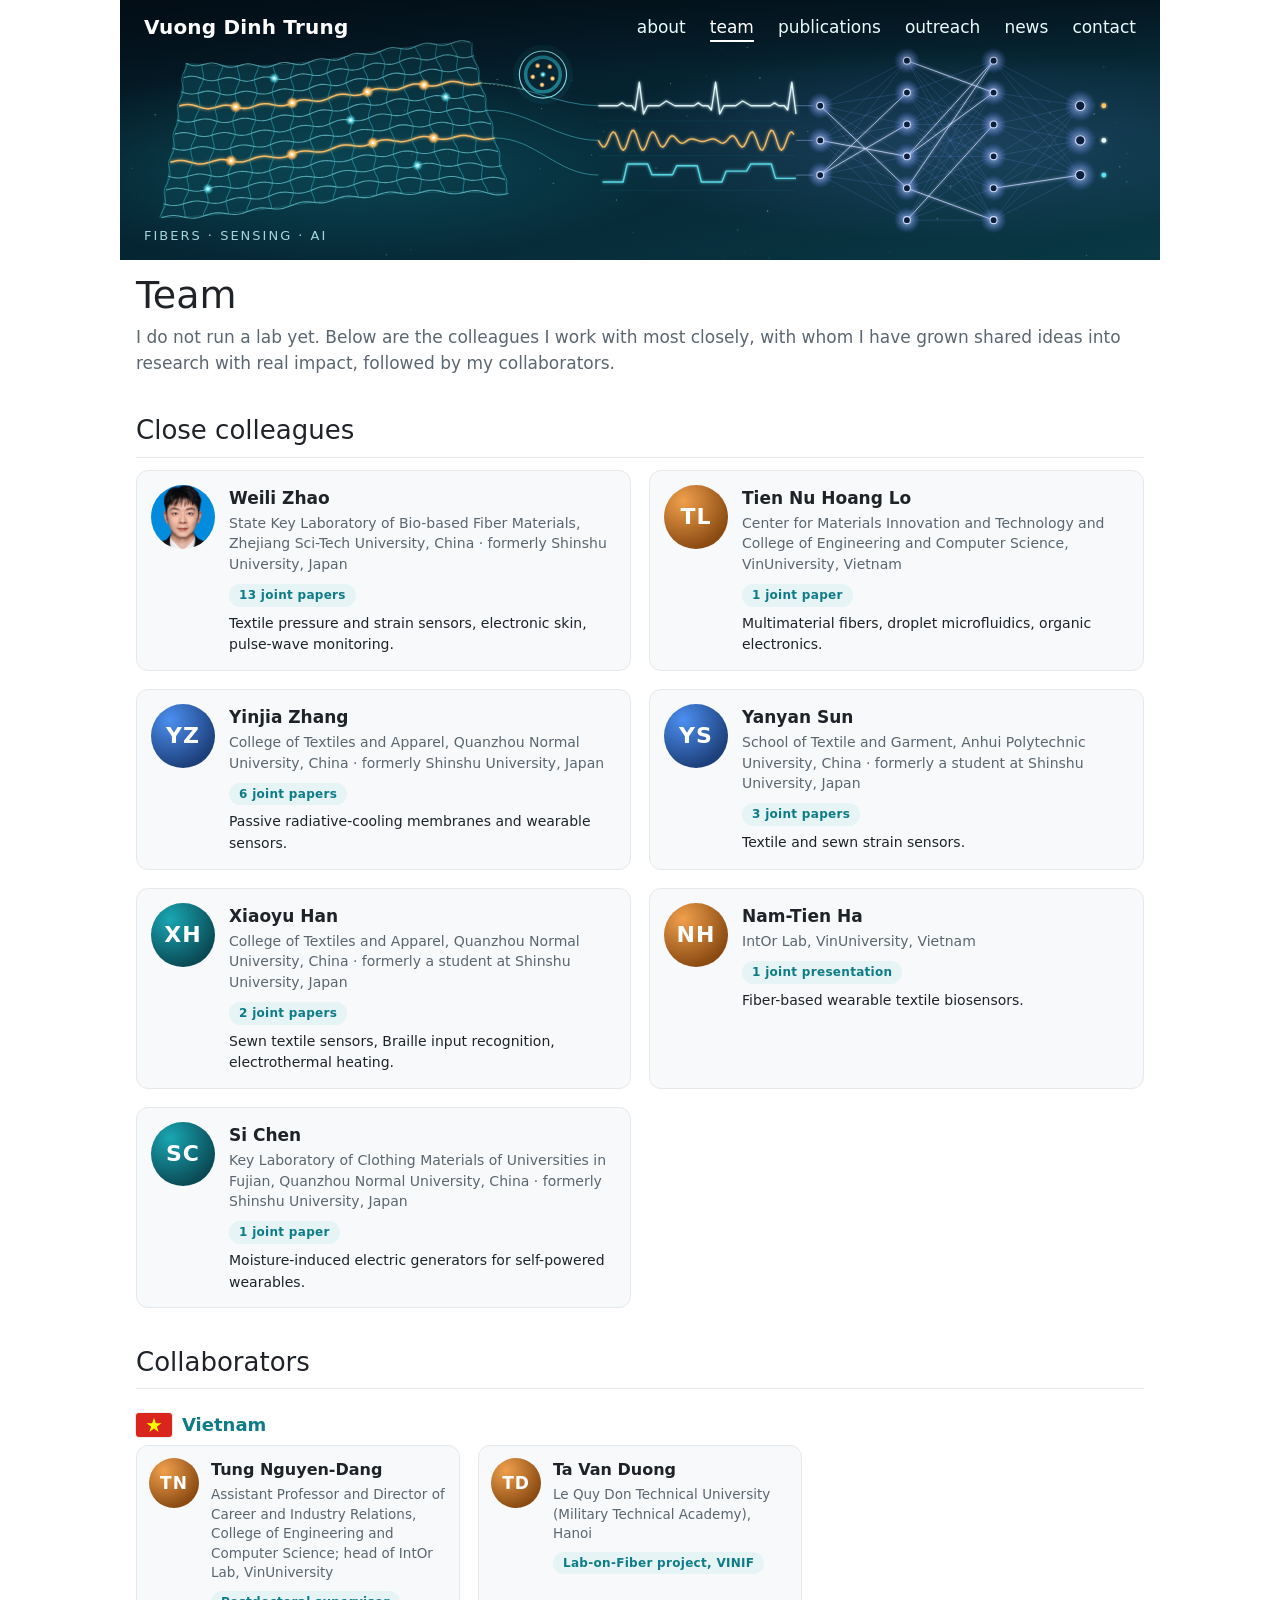
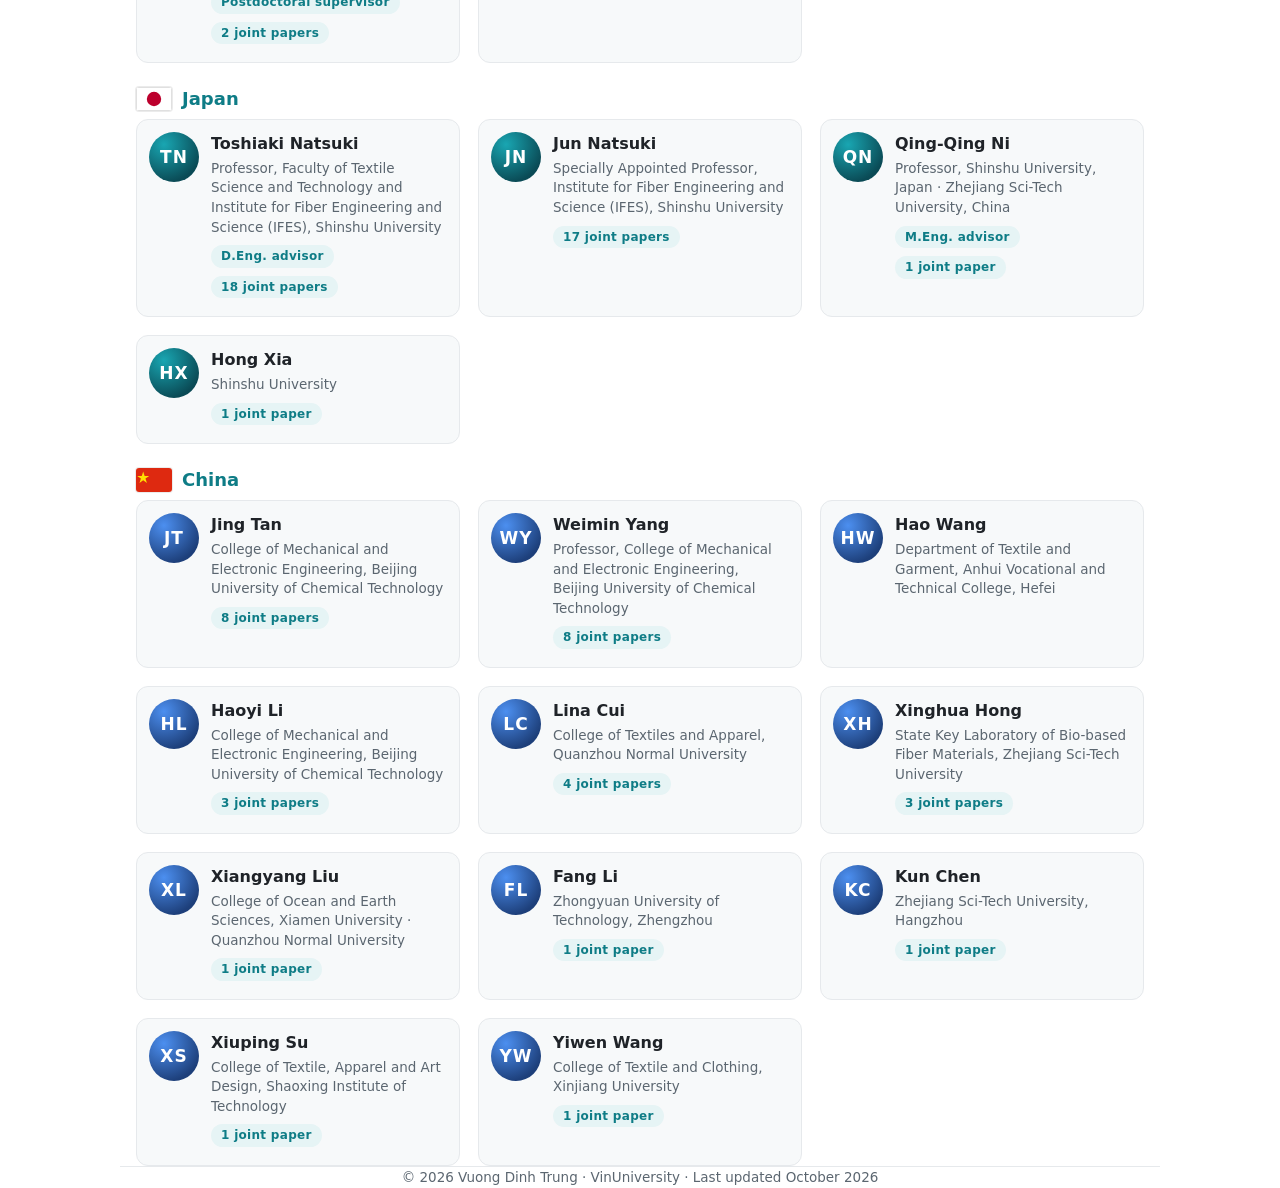
==== commit d745213c: "News page, merged team and collaborators, contact: equipment sourcing and machining" ====
--- a/collaborators.html
+++ b/collaborators.html
@@ -1,188 +1 @@
-<!doctype html>
-<html lang="en">
-<head>
-  <meta charset="utf-8">
-  <meta name="viewport" content="width=device-width, initial-scale=1">
-  <title>Collaborators · Vuong Dinh Trung</title>
-  <meta name="description" content="Research collaborators of Vuong Dinh Trung.">
-  <meta name="author" content="Vuong Dinh Trung">
-  <link rel="icon" href="favicon.svg" type="image/svg+xml">
-  <link rel="preconnect" href="https://fonts.googleapis.com">
-  <link rel="preconnect" href="https://fonts.gstatic.com" crossorigin>
-  <link href="https://fonts.googleapis.com/css2?family=Lato:ital,wght@0,300;0,400;0,700;1,400&display=swap" rel="stylesheet">
-  <link rel="stylesheet" href="https://cdnjs.cloudflare.com/ajax/libs/font-awesome/6.5.2/css/all.min.css">
-  <link rel="stylesheet" href="style.css">
-</head>
-<body>
-<header class="banner">
-  <nav class="nav">
-    <a class="brand" href="index.html">Vuong Dinh Trung</a>
-    <ul class="menu">
-      <li><a href="index.html">about</a></li>
-      <li><a href="team.html">team</a></li>
-      <li><a href="collaborators.html" class="active">collaborators</a></li>
-      <li><a href="publications.html">publications</a></li>
-      <li><a href="outreach.html">outreach</a></li>
-      <li><a href="contact.html">contact</a></li>
-    </ul>
-  </nav>
-  <div class="tagline">Fibers &middot; Sensing &middot; AI</div>
-</header>
-<main class="wrap">
-
-<h1>Collaborators</h1>
-
-<h2 class="country"><svg class="flag" viewBox="0 0 30 20" aria-hidden="true"><rect width="30" height="20" fill="#da251d"/><polygon points="15,4 16.5,8.5 21.2,8.5 17.4,11.3 18.8,15.8 15,13 11.2,15.8 12.6,11.3 8.8,8.5 13.5,8.5" fill="#ffff00"/></svg> Vietnam</h2>
-<div class="people three">
-  <div class="person">
-    <div class="avatar warm">TN</div>
-    <div>
-      <h4>Tung Nguyen-Dang</h4>
-      <div class="aff">Assistant Professor and Director of Career and Industry Relations, College of Engineering and Computer Science; head of IntOr Lab, VinUniversity</div>
-      <div><span class="tag">Postdoctoral supervisor</span><span class="tag">2 joint papers</span></div>
-    </div>
-  </div>
-  <div class="person">
-    <div class="avatar warm">TD</div>
-    <div>
-      <h4>Ta Van Duong</h4>
-      <div class="aff">Le Quy Don Technical University (Military Technical Academy), Hanoi</div>
-      <div><span class="tag">Lab-on-Fiber project, VINIF</span></div>
-    </div>
-  </div>
-</div>
-
-<h2 class="country"><svg class="flag" viewBox="0 0 30 20" aria-hidden="true"><rect width="30" height="20" fill="#fff" stroke="#ccc"/><circle cx="15" cy="10" r="6" fill="#bc002d"/></svg> Japan</h2>
-<div class="people three">
-  <div class="person">
-    <div class="avatar ">TN</div>
-    <div>
-      <h4>Toshiaki Natsuki</h4>
-      <div class="aff">Professor, Faculty of Textile Science and Technology and Institute for Fiber Engineering and Science (IFES), Shinshu University</div>
-      <div><span class="tag">D.Eng. advisor</span><span class="tag">18 joint papers</span></div>
-    </div>
-  </div>
-  <div class="person">
-    <div class="avatar ">JN</div>
-    <div>
-      <h4>Jun Natsuki</h4>
-      <div class="aff">Specially Appointed Professor, Institute for Fiber Engineering and Science (IFES), Shinshu University</div>
-      <div><span class="tag">17 joint papers</span></div>
-    </div>
-  </div>
-  <div class="person">
-    <div class="avatar ">QN</div>
-    <div>
-      <h4>Qing-Qing Ni</h4>
-      <div class="aff">Professor, Shinshu University, Japan &middot; Zhejiang Sci-Tech University, China</div>
-      <div><span class="tag">M.Eng. advisor</span><span class="tag">1 joint paper</span></div>
-    </div>
-  </div>
-  <div class="person">
-    <div class="avatar ">HX</div>
-    <div>
-      <h4>Hong Xia</h4>
-      <div class="aff">Shinshu University</div>
-      <div><span class="tag">1 joint paper</span></div>
-    </div>
-  </div>
-</div>
-
-<h2 class="country"><svg class="flag" viewBox="0 0 30 20" aria-hidden="true"><rect width="30" height="20" fill="#de2910"/><polygon points="6,3 7.2,6.6 11,6.6 7.9,8.8 9.1,12.4 6,10.2 2.9,12.4 4.1,8.8 1,6.6 4.8,6.6" fill="#ffde00"/></svg> China</h2>
-<div class="people three">
-  <div class="person">
-    <div class="avatar alt">JT</div>
-    <div>
-      <h4>Jing Tan</h4>
-      <div class="aff">College of Mechanical and Electronic Engineering, Beijing University of Chemical Technology</div>
-      <div><span class="tag">8 joint papers</span></div>
-    </div>
-  </div>
-  <div class="person">
-    <div class="avatar alt">WY</div>
-    <div>
-      <h4>Weimin Yang</h4>
-      <div class="aff">Professor, College of Mechanical and Electronic Engineering, Beijing University of Chemical Technology</div>
-      <div><span class="tag">8 joint papers</span></div>
-    </div>
-  </div>
-  <div class="person">
-    <div class="avatar alt">HW</div>
-    <div>
-      <h4>Hao Wang</h4>
-      <div class="aff">Department of Textile and Garment, Anhui Vocational and Technical College, Hefei</div>
-      <div></div>
-    </div>
-  </div>
-  <div class="person">
-    <div class="avatar alt">HL</div>
-    <div>
-      <h4>Haoyi Li</h4>
-      <div class="aff">College of Mechanical and Electronic Engineering, Beijing University of Chemical Technology</div>
-      <div><span class="tag">3 joint papers</span></div>
-    </div>
-  </div>
-  <div class="person">
-    <div class="avatar alt">LC</div>
-    <div>
-      <h4>Lina Cui</h4>
-      <div class="aff">College of Textiles and Apparel, Quanzhou Normal University</div>
-      <div><span class="tag">4 joint papers</span></div>
-    </div>
-  </div>
-  <div class="person">
-    <div class="avatar alt">XH</div>
-    <div>
-      <h4>Xinghua Hong</h4>
-      <div class="aff">State Key Laboratory of Bio-based Fiber Materials, Zhejiang Sci-Tech University</div>
-      <div><span class="tag">3 joint papers</span></div>
-    </div>
-  </div>
-  <div class="person">
-    <div class="avatar alt">XL</div>
-    <div>
-      <h4>Xiangyang Liu</h4>
-      <div class="aff">College of Ocean and Earth Sciences, Xiamen University &middot; Quanzhou Normal University</div>
-      <div><span class="tag">1 joint paper</span></div>
-    </div>
-  </div>
-  <div class="person">
-    <div class="avatar alt">FL</div>
-    <div>
-      <h4>Fang Li</h4>
-      <div class="aff">Zhongyuan University of Technology, Zhengzhou</div>
-      <div><span class="tag">1 joint paper</span></div>
-    </div>
-  </div>
-  <div class="person">
-    <div class="avatar alt">KC</div>
-    <div>
-      <h4>Kun Chen</h4>
-      <div class="aff">Zhejiang Sci-Tech University, Hangzhou</div>
-      <div><span class="tag">1 joint paper</span></div>
-    </div>
-  </div>
-  <div class="person">
-    <div class="avatar alt">XS</div>
-    <div>
-      <h4>Xiuping Su</h4>
-      <div class="aff">College of Textile, Apparel and Art Design, Shaoxing Institute of Technology</div>
-      <div><span class="tag">1 joint paper</span></div>
-    </div>
-  </div>
-  <div class="person">
-    <div class="avatar alt">YW</div>
-    <div>
-      <h4>Yiwen Wang</h4>
-      <div class="aff">College of Textile and Clothing, Xinjiang University</div>
-      <div><span class="tag">1 joint paper</span></div>
-    </div>
-  </div>
-</div>
-
-</main>
-<footer class="wrap">
-  &copy; 2026 Vuong Dinh Trung &middot; VinUniversity &middot; Last updated October 2026
-</footer>
-</body>
-</html>
+<!doctype html><html lang="en"><head><meta charset="utf-8"><title>Collaborators · Vuong Dinh Trung</title><meta http-equiv="refresh" content="0; url=team.html#collaborators"><link rel="canonical" href="team.html#collaborators"></head><body><p>Moved to <a href="team.html#collaborators">team</a>.</p></body></html>
